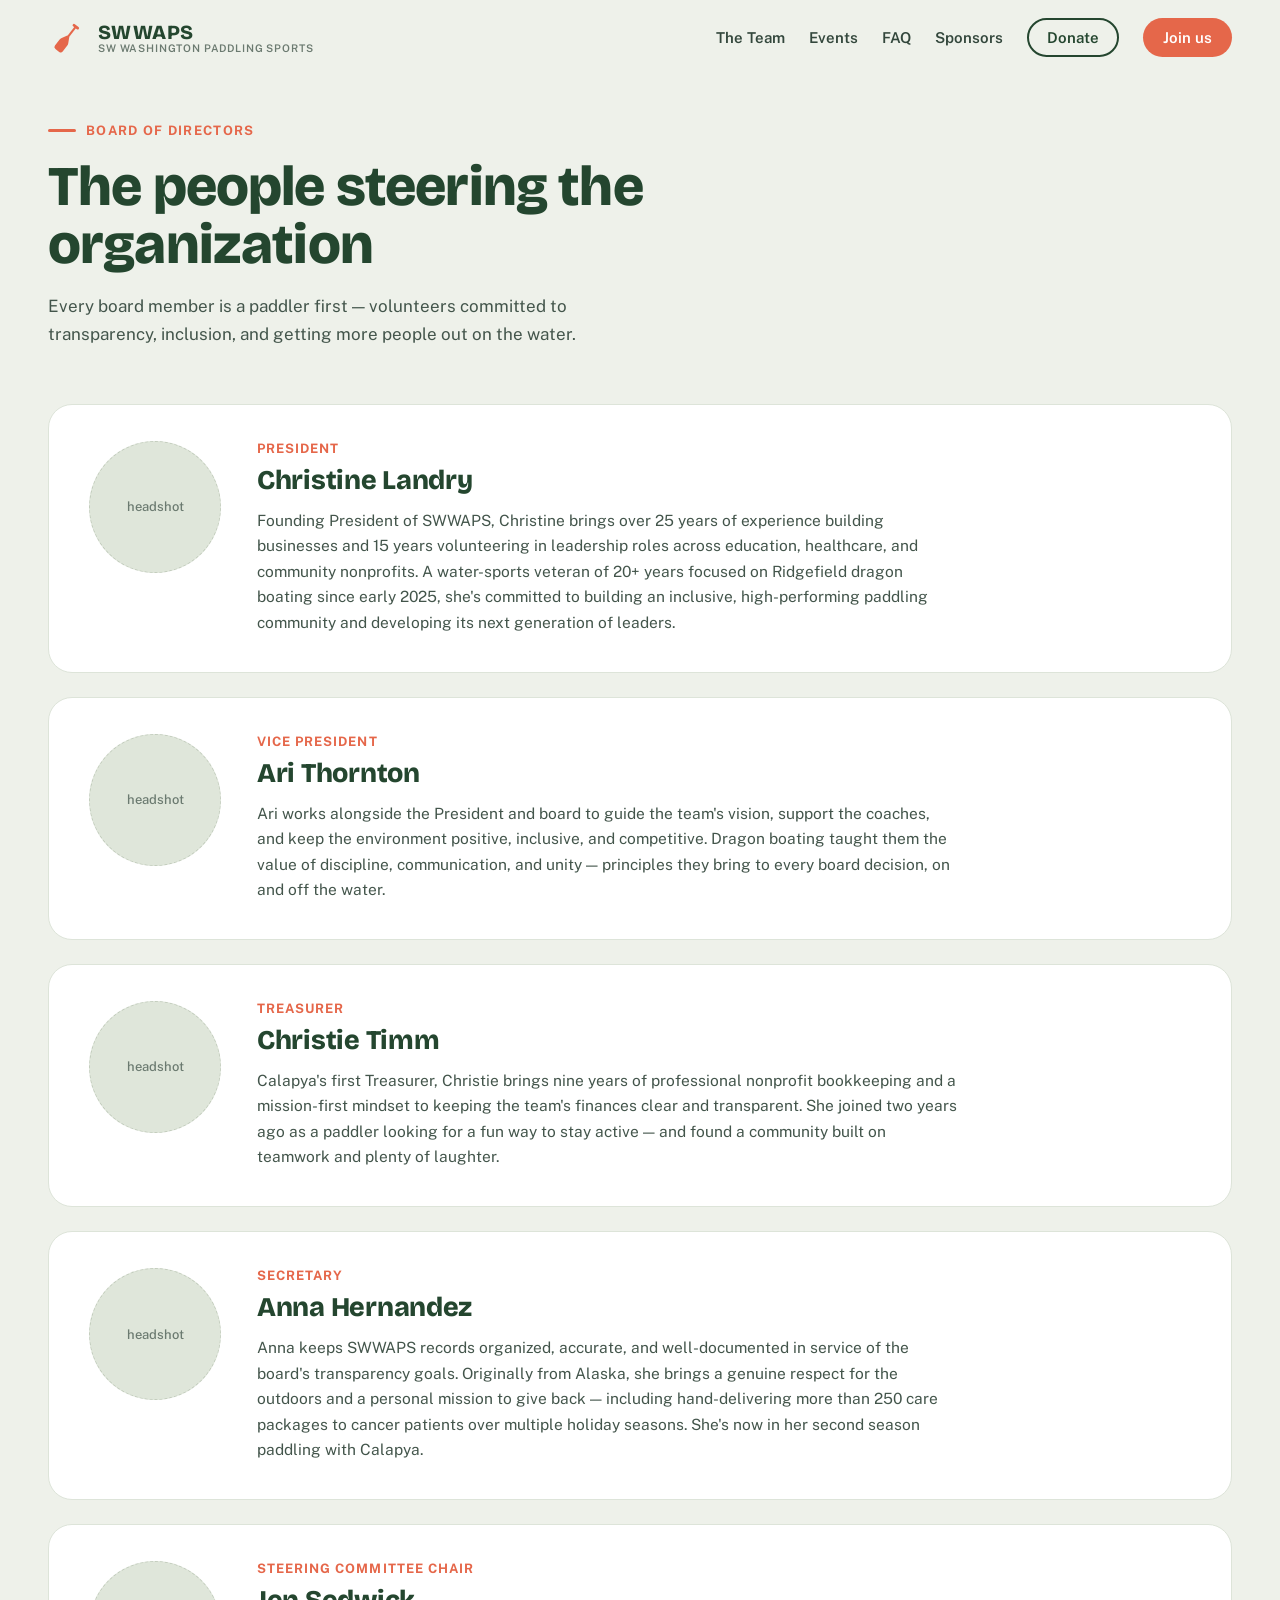
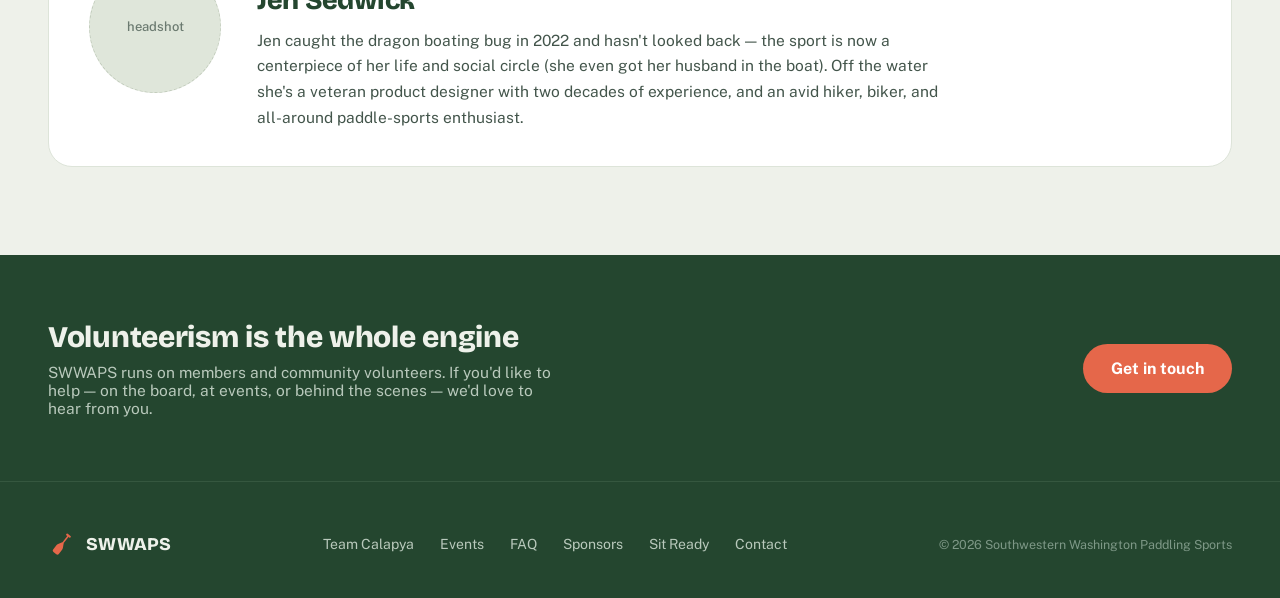
==== board/index.html @ 58666cd8 "Clean URLs: move pages to directory-style paths team.html -> team/index.html (and events, faq, board" ====
<!DOCTYPE html>
<html lang="en">
<head>
<meta charset="utf-8">
<meta name="viewport" content="width=device-width, initial-scale=1">
<title>Board of Directors — SWWAPS</title>
<meta name="description" content="Meet the SWWAPS board of directors — paddlers first, volunteers committed to transparency, inclusion, and getting more people out on the water.">
<link rel="icon" href="../assets/paddle-salmon-on-fir.svg">
<link rel="preconnect" href="https://fonts.googleapis.com">
<link rel="preconnect" href="https://fonts.gstatic.com" crossorigin>
<link href="https://fonts.googleapis.com/css2?family=Bricolage+Grotesque:opsz,wght@12..96,400..800&family=Public+Sans:wght@400;500;600;700&display=swap" rel="stylesheet">
<link rel="stylesheet" href="../css/site.css">
<style>
  .board-card {
    background: #FFF; border: 1px solid var(--border); border-radius: 24px;
    padding: clamp(24px, 3vw, 36px) clamp(22px, 3.2vw, 40px);
    display: flex; flex-wrap: wrap; gap: 24px 36px; align-items: flex-start;
  }
  .board-headshot { width: 132px; height: 132px; flex: 0 0 auto; }
  .board-info { display: flex; flex-direction: column; gap: 8px; flex: 1 1 320px; }
  .board-role { font-size: 13px; font-weight: 700; letter-spacing: .08em; text-transform: uppercase; color: var(--salmon); }
  .board-name { font-family: var(--display); font-weight: 800; font-size: 27px; color: var(--fir); margin: 0; letter-spacing: -0.01em; }
  .board-bio { margin: 4px 0 0; font-size: 15.5px; line-height: 1.65; color: var(--ink-2); max-width: 78ch; }
</style>
</head>
<body>
<div class="page">

  <nav class="nav">
    <a href="../" class="brand">
      <img src="../assets/paddle-glyph-salmon.svg" alt="SWWAPS paddle mark">
      <span class="brand-text">
        <span class="brand-name">SWWAPS</span>
        <span class="brand-sub">SW Washington Paddling Sports</span>
      </span>
    </a>
    <div class="nav-links">
      <a href="../team/" class="nav-link">The Team</a>
      <a href="../events/" class="nav-link">Events</a>
      <a href="../faq/" class="nav-link">FAQ</a>
      <a href="../support/" class="nav-link">Sponsors</a>
      <a href="https://www.zeffy.com/en-US/donation-form/general-donations-136" class="nav-donate">Donate</a>
      <a href="../team/#join" class="nav-join">Join us</a>
    </div>
  </nav>

  <header class="container" style="padding-top: 48px; padding-bottom: 56px; display: flex; flex-direction: column; gap: 20px;">
    <div class="eyebrow"><span class="eyebrow-dash"></span>Board of directors</div>
    <h1 class="page-h1" style="font-size: clamp(35px, 5.5vw, 56px); max-width: 20ch;">The people steering the organization</h1>
    <p class="page-intro">Every board member is a paddler first — volunteers committed to transparency, inclusion, and getting more people out on the water.</p>
  </header>

  <section class="container" style="padding-bottom: 88px; display: flex; flex-direction: column; gap: 24px;">
    <div class="board-card">
      <div class="board-headshot"><div class="photo-slot circle">headshot</div></div>
      <div class="board-info">
        <span class="board-role">President</span>
        <h2 class="board-name">Christine Landry</h2>
        <p class="board-bio">Founding President of SWWAPS, Christine brings over 25 years of experience building businesses and 15 years volunteering in leadership roles across education, healthcare, and community nonprofits. A water-sports veteran of 20+ years focused on Ridgefield dragon boating since early 2025, she's committed to building an inclusive, high-performing paddling community and developing its next generation of leaders.</p>
      </div>
    </div>
    <div class="board-card">
      <div class="board-headshot"><div class="photo-slot circle">headshot</div></div>
      <div class="board-info">
        <span class="board-role">Vice President</span>
        <h2 class="board-name">Ari Thornton</h2>
        <p class="board-bio">Ari works alongside the President and board to guide the team's vision, support the coaches, and keep the environment positive, inclusive, and competitive. Dragon boating taught them the value of discipline, communication, and unity — principles they bring to every board decision, on and off the water.</p>
      </div>
    </div>
    <div class="board-card">
      <div class="board-headshot"><div class="photo-slot circle">headshot</div></div>
      <div class="board-info">
        <span class="board-role">Treasurer</span>
        <h2 class="board-name">Christie Timm</h2>
        <p class="board-bio">Calapya's first Treasurer, Christie brings nine years of professional nonprofit bookkeeping and a mission-first mindset to keeping the team's finances clear and transparent. She joined two years ago as a paddler looking for a fun way to stay active — and found a community built on teamwork and plenty of laughter.</p>
      </div>
    </div>
    <div class="board-card">
      <div class="board-headshot"><div class="photo-slot circle">headshot</div></div>
      <div class="board-info">
        <span class="board-role">Secretary</span>
        <h2 class="board-name">Anna Hernandez</h2>
        <p class="board-bio">Anna keeps SWWAPS records organized, accurate, and well-documented in service of the board's transparency goals. Originally from Alaska, she brings a genuine respect for the outdoors and a personal mission to give back — including hand-delivering more than 250 care packages to cancer patients over multiple holiday seasons. She's now in her second season paddling with Calapya.</p>
      </div>
    </div>
    <div class="board-card">
      <div class="board-headshot"><div class="photo-slot circle">headshot</div></div>
      <div class="board-info">
        <span class="board-role">Steering Committee Chair</span>
        <h2 class="board-name">Jen Sedwick</h2>
        <p class="board-bio">Jen caught the dragon boating bug in 2022 and hasn't looked back — the sport is now a centerpiece of her life and social circle (she even got her husband in the boat). Off the water she's a veteran product designer with two decades of experience, and an avid hiker, biker, and all-around paddle-sports enthusiast.</p>
      </div>
    </div>
  </section>

  <section class="cta-fir-band">
    <div class="cta-fir-inner">
      <div style="display: flex; flex-direction: column; gap: 8px;">
        <h2>Volunteerism is the whole engine</h2>
        <p style="max-width: 56ch;">SWWAPS runs on members and community volunteers. If you'd like to help — on the board, at events, or behind the scenes — we'd love to hear from you.</p>
      </div>
      <a href="mailto:swwashingtonpaddlesports@gmail.com" class="btn btn-salmon-on-dark" style="white-space: nowrap;">Get in touch</a>
    </div>
  </section>

  <footer class="footer-compact ruled">
    <div class="footer-compact-inner">
      <div class="footer-lockup">
        <img src="../assets/paddle-glyph-salmon.svg" alt="">
        <span>SWWAPS</span>
      </div>
      <div class="footer-compact-links">
        <a href="../team/">Team Calapya</a>
        <a href="../events/">Events</a>
        <a href="../faq/">FAQ</a>
        <a href="../support/">Sponsors</a>
        <a href="https://sitready.org">Sit Ready</a>
        <a href="mailto:swwashingtonpaddlesports@gmail.com">Contact</a>
      </div>
      <span class="footer-copyright">© 2026 Southwestern Washington Paddling Sports</span>
    </div>
  </footer>
</div>
</body>
</html>
---- css/site.css ----
/* SWWAPS — Southwestern Washington Paddling Sports
   Design tokens and shared styles from the 2026 redesign handoff. */

:root {
  --fir: #24462F;
  --fir-raised: #2C5239;
  --salmon: #E5674A;
  --fog: #EEF1EA;
  --fog-alt: #E9EDE4;
  --basalt: #32424B;
  --alder: #E8C87E;
  --ink: #22302A;
  --ink-2: #43554B;
  --muted: #6B7A70;
  --nav-ink: #33473C;
  --on-fir: #EEF1EA;
  --on-fir-2: #B9C9BC;
  --on-fir-3: #DCE5DA;
  --on-fir-muted: #9DB3A2;
  --on-fir-faint: #7E9887;
  --on-basalt-2: #C4CFCA;
  --border: #DDE4D9;
  --border-fir: #35573F;
  --border-basalt: #56676F;
  --gutter: clamp(20px, 5vw, 48px);
  --display: 'Bricolage Grotesque', sans-serif;
}

html, body { margin: 0; padding: 0; background: var(--fog); }
body {
  font-family: 'Public Sans', sans-serif;
  color: var(--ink);
  -webkit-font-smoothing: antialiased;
}
a { color: var(--fir); text-decoration-color: rgba(229,103,74,.6); text-underline-offset: 3px; }
a:hover { color: var(--salmon); }
h1, h2, h3, p { text-wrap: pretty; }

.page { min-height: 100vh; background: var(--fog); }

/* ---------- Nav ---------- */

.nav {
  display: flex; flex-wrap: wrap; align-items: center; gap: 14px 32px;
  padding: 18px var(--gutter); max-width: 1280px; margin: 0 auto; box-sizing: border-box;
}
.brand { display: flex; align-items: center; gap: 12px; text-decoration: none; }
.brand img { width: 38px; height: 38px; display: block; }
.brand-text { display: flex; flex-direction: column; line-height: 1.1; }
.brand-name { font-family: var(--display); font-weight: 800; font-size: 20px; color: var(--fir); letter-spacing: .02em; }
.brand-sub { font-size: 10.5px; font-weight: 600; letter-spacing: .08em; text-transform: uppercase; color: var(--muted); }
.nav-links {
  display: flex; flex-wrap: wrap; gap: 12px 24px; margin-left: auto;
  align-items: center; font-size: 15px; font-weight: 600;
}
.nav-link { text-decoration: none; color: var(--nav-ink); }
.nav-link:hover { color: var(--salmon); }
.nav-link.active { color: var(--salmon); }
.nav-donate {
  text-decoration: none; color: var(--fir); padding: 9px 18px;
  border: 2px solid var(--fir); border-radius: 999px; transition: all 150ms;
}
.nav-donate:hover { background: var(--fir); color: var(--fog); }
.nav-join {
  text-decoration: none; color: #FFF; background: var(--salmon);
  padding: 11px 20px; border-radius: 999px; transition: all 150ms;
}
.nav-join:hover { background: var(--fir); color: #FFF; }

/* ---------- Type ---------- */

.eyebrow {
  display: flex; align-items: center; gap: 10px;
  font-size: 13px; font-weight: 700; letter-spacing: .1em; text-transform: uppercase; color: var(--salmon);
}
.eyebrow-dash { width: 28px; height: 3px; background: var(--salmon); border-radius: 2px; }
.eyebrow-plain {
  font-size: 13px; font-weight: 700; letter-spacing: .1em; text-transform: uppercase; color: var(--salmon);
}
.h2 {
  font-family: var(--display); font-weight: 800;
  font-size: clamp(29px, 4vw, 40px); color: var(--fir); margin: 0; letter-spacing: -0.01em;
}
.h2.on-dark { color: var(--on-fir); }

/* ---------- Buttons ---------- */

.btn {
  text-decoration: none; font-weight: 700; font-size: 16px;
  padding: 15px 28px; border-radius: 999px; transition: all 150ms; display: inline-block;
}
.btn-fir { background: var(--fir); color: var(--fog); }
.btn-fir:hover { background: var(--salmon); color: #FFF; }
.btn-salmon { background: var(--salmon); color: #FFF; }
.btn-salmon:hover { background: var(--fir); color: #FFF; }
.btn-salmon-on-dark { background: var(--salmon); color: #FFF; }
.btn-salmon-on-dark:hover { background: var(--alder); color: var(--fir); }
.btn-outline-fir { color: var(--fir); padding: 15px 26px; border: 2px solid var(--fir); }
.btn-outline-fir:hover { background: var(--fir); color: var(--fog); }
.btn-outline-dark { color: var(--on-fir); padding: 15px 26px; border: 2px solid var(--border-basalt); }
.btn-outline-dark:hover { border-color: var(--on-fir); color: var(--on-fir); }
.btn-sm { font-size: 15.5px; padding: 13px 26px; }
.btn-text { text-decoration: none; color: var(--fir); font-weight: 700; font-size: 16px; padding: 15px 24px; }
.btn-text:hover { color: var(--salmon); }
.btn-pill-outline {
  text-decoration: none; color: var(--fir); font-weight: 700; font-size: 15.5px;
  padding: 12px 24px; border: 2px solid var(--fir); border-radius: 999px;
  white-space: nowrap; transition: all 150ms;
}
.btn-pill-outline:hover { background: var(--fir); color: var(--fog); }

/* ---------- Layout helpers ---------- */

.container { max-width: 1280px; margin: 0 auto; padding-left: var(--gutter); padding-right: var(--gutter); box-sizing: border-box; }
.band-inner { max-width: 1184px; margin: 0 auto; }
.grid-2 {
  display: grid; grid-template-columns: repeat(auto-fit, minmax(min(100%, 320px), 1fr));
  gap: 56px; align-items: center;
}
.grid-cards { display: grid; grid-template-columns: repeat(auto-fit, minmax(min(100%, 250px), 1fr)); gap: 20px; }

/* ---------- Photo placeholders (replace with <img> when photos arrive) ---------- */

.photo-slot {
  width: 100%; height: 100%; box-sizing: border-box;
  background: #DFE6DA; border: 1px dashed #C3CDBD;
  display: flex; align-items: center; justify-content: center; text-align: center;
  color: var(--muted); font-size: 13px; font-weight: 500; padding: 12px;
}
.photo-slot.r24 { border-radius: 24px; }
.photo-img { width: 100%; height: 100%; object-fit: cover; object-position: center; display: block; }
.photo-img.r24 { border-radius: 24px; }
.photo-img.r20 { border-radius: 20px; }
.photo-slot.r20 { border-radius: 20px; }
.photo-slot.r10 { border-radius: 10px; }
.photo-slot.circle { border-radius: 50%; }

/* ---------- Cards ---------- */

.card {
  background: #FFF; border: 1px solid var(--border); border-radius: 20px;
  padding: 30px 28px; display: flex; flex-direction: column; gap: 12px;
}
.card-label { font-family: var(--display); font-weight: 800; font-size: 15px; color: var(--salmon); }
.card p { margin: 0; font-size: 15.5px; line-height: 1.6; color: var(--ink-2); }
.card-dark { background: var(--fir-raised); border: 0; }
.card-dark .card-label { color: var(--alder); }
.card-dark p { color: var(--on-fir-3); }
.card-dark a { color: var(--alder); }

/* ---------- Dark band ---------- */

.band-fir { background: var(--fir); padding: 80px var(--gutter); }
.band-fir p { color: var(--on-fir-2); }

/* em-dash bullet lists */
.dash-list { margin: 0; padding: 0; list-style: none; display: flex; flex-direction: column; gap: 14px; }
.dash-list li { display: flex; gap: 14px; align-items: baseline; font-size: 15.5px; line-height: 1.55; }
.dash-list li::before { content: "—"; font-weight: 800; }
.dash-list.on-light li { color: var(--nav-ink); }
.dash-list.on-light li::before { color: var(--salmon); }
.dash-list.on-dark li { color: var(--on-fir-3); }
.dash-list.on-dark li::before { color: var(--alder); }

/* ---------- Footer ---------- */

.footer { background: var(--fir); padding: 56px var(--gutter) 40px; }
.footer-inner { max-width: 1184px; margin: 0 auto; display: flex; flex-direction: column; gap: 36px; }
.footer-top { display: flex; justify-content: space-between; gap: 40px; flex-wrap: wrap; }
.footer-brand { display: flex; flex-direction: column; gap: 12px; max-width: 320px; }
.footer-lockup { display: flex; align-items: center; gap: 10px; }
.footer-lockup img { width: 28px; height: 28px; }
.footer-lockup span { font-family: var(--display); font-weight: 800; font-size: 18px; color: var(--on-fir); }
.footer-mission { margin: 0; font-size: 13.5px; line-height: 1.6; color: var(--on-fir-muted); }
.footer-cols { display: flex; gap: 64px; flex-wrap: wrap; }
.footer-col { display: flex; flex-direction: column; gap: 10px; font-size: 14px; }
.footer-col-title { font-weight: 700; color: var(--on-fir); font-size: 13px; letter-spacing: .08em; text-transform: uppercase; }
.footer a { color: var(--on-fir-2); text-decoration: none; }
.footer a:hover { color: var(--alder); }
.footer-rule { border-top: 1px solid var(--border-fir); padding-top: 20px; font-size: 12.5px; color: var(--on-fir-faint); }

/* compact footer */
.footer-compact { background: var(--fir); padding: 48px var(--gutter) 40px; }
.footer-compact.ruled { border-top: 1px solid var(--border-fir); }
.footer-compact-inner {
  max-width: 1184px; margin: 0 auto; display: flex; justify-content: space-between;
  gap: 40px; flex-wrap: wrap; align-items: center;
}
.footer-compact-links { display: flex; gap: 26px; font-size: 14px; flex-wrap: wrap; }
.footer-compact a { color: var(--on-fir-2); text-decoration: none; }
.footer-compact a:hover { color: var(--alder); }
.footer-copyright { font-size: 12.5px; color: var(--on-fir-faint); }

/* ---------- CTA banners ---------- */

.cta-basalt {
  background: var(--basalt); border-radius: 28px; padding: clamp(28px, 4vw, 56px);
  display: flex; flex-wrap: wrap; gap: 28px 40px; align-items: center; justify-content: space-between;
}
.cta-basalt h2 {
  font-family: var(--display); font-weight: 800; font-size: clamp(26px, 3.4vw, 34px);
  color: var(--on-fir); margin: 0; letter-spacing: -0.01em;
}
.cta-basalt p { font-size: 16px; line-height: 1.6; color: var(--on-basalt-2); margin: 0; max-width: 52ch; }

.cta-fir-band { background: var(--fir); padding: 64px var(--gutter); }
.cta-fir-inner {
  max-width: 1184px; margin: 0 auto; display: flex; align-items: center;
  justify-content: space-between; gap: 32px; flex-wrap: wrap;
}
.cta-fir-inner h2 {
  font-family: var(--display); font-weight: 800; font-size: clamp(24px, 3vw, 30px);
  color: var(--on-fir); margin: 0; letter-spacing: -0.01em;
}
.cta-fir-inner p { margin: 0; font-size: 15.5px; color: var(--on-fir-2); }

/* ---------- Page headers ---------- */

.page-h1 {
  font-family: var(--display); font-weight: 800; line-height: 1.03;
  letter-spacing: -0.015em; color: var(--fir); margin: 0;
}
.page-intro { font-size: 17px; line-height: 1.6; color: var(--ink-2); margin: 0; max-width: 58ch; }
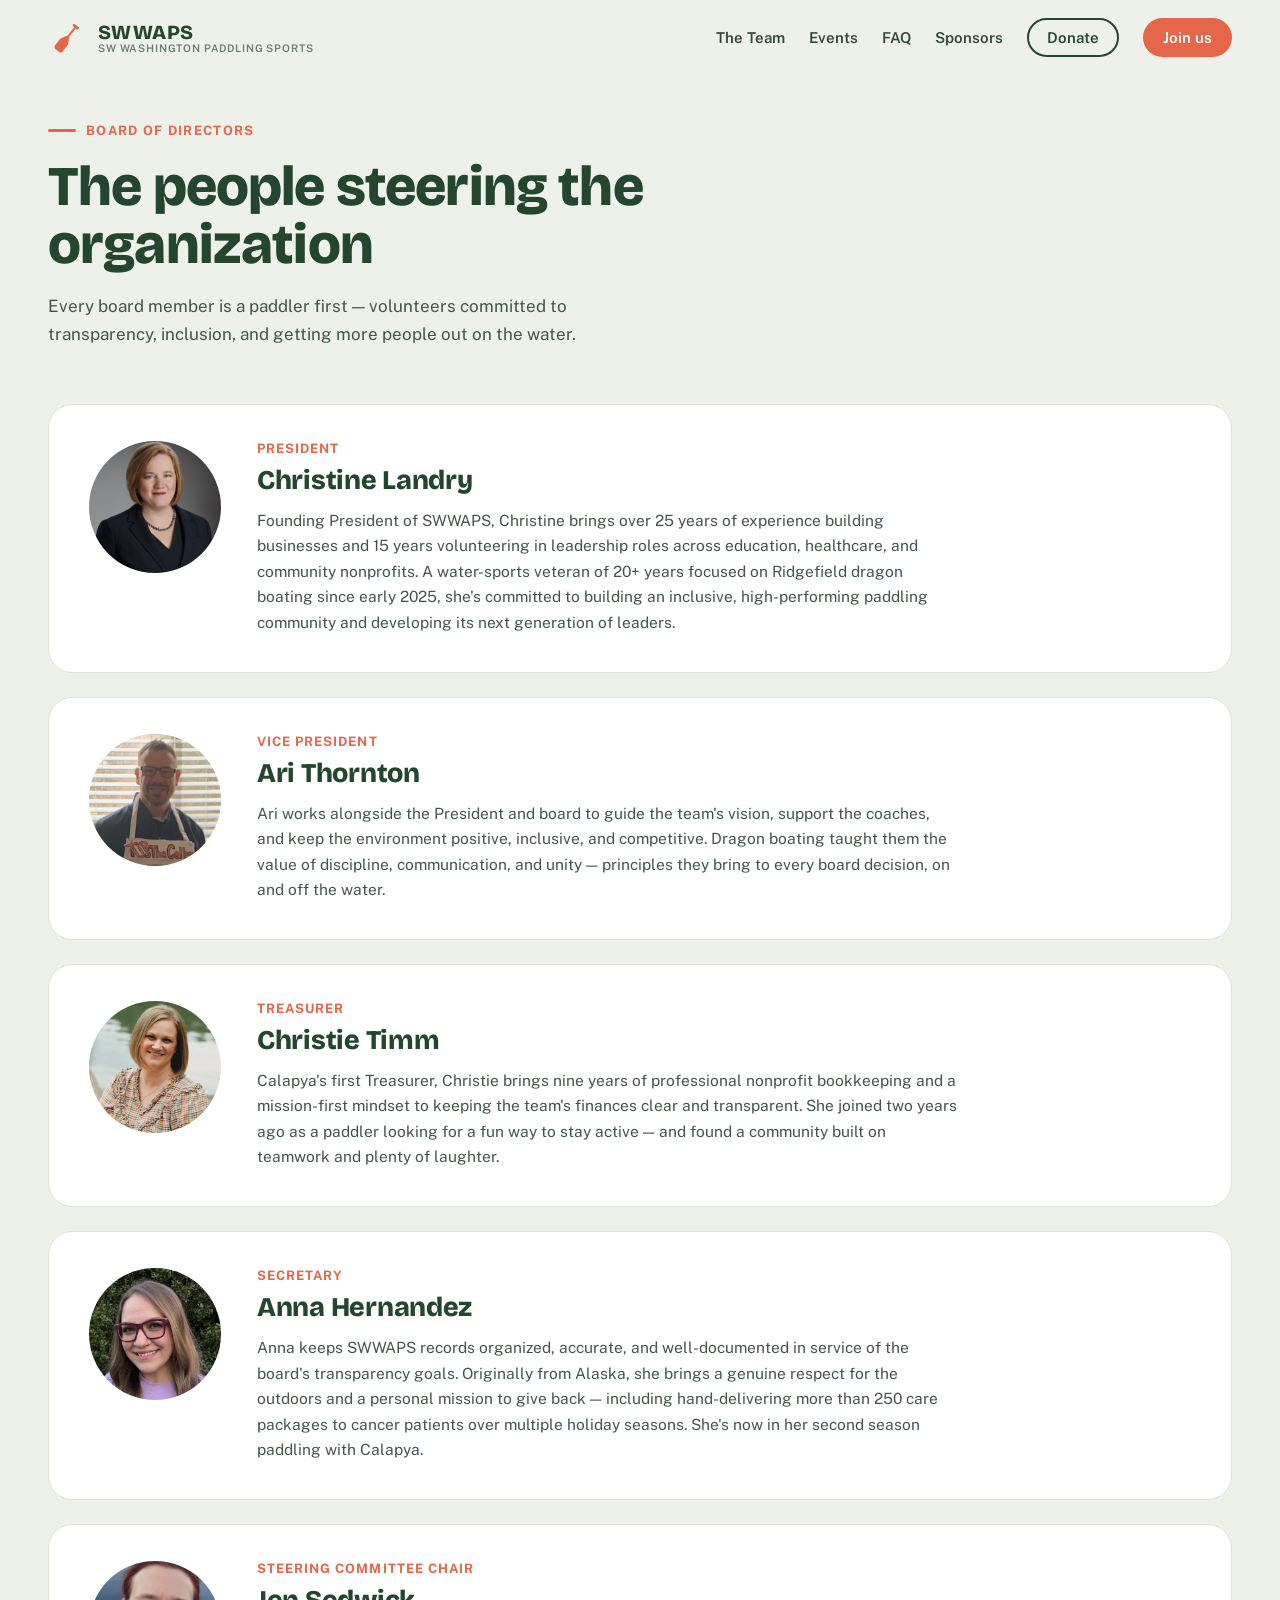
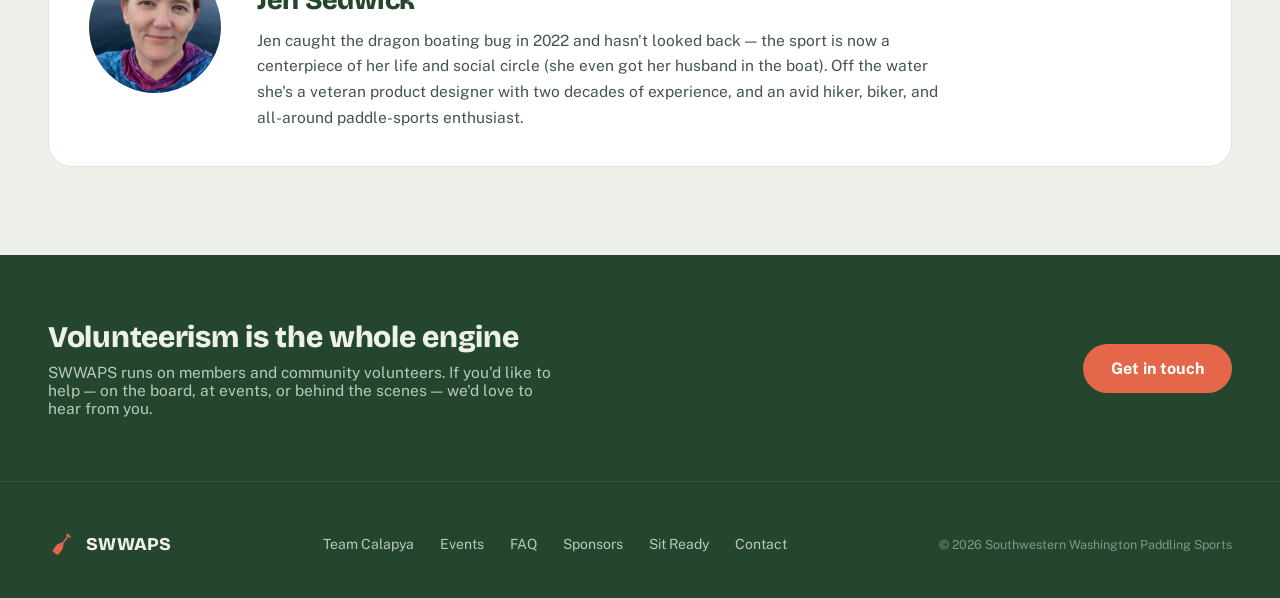
==== commit e10f7350: "Add board headshots pulled from the old site Five circular headshots downloaded from the current Goo" ====
--- a/board/index.html
+++ b/board/index.html
@@ -5,6 +5,15 @@
 <meta name="viewport" content="width=device-width, initial-scale=1">
 <title>Board of Directors — SWWAPS</title>
 <meta name="description" content="Meet the SWWAPS board of directors — paddlers first, volunteers committed to transparency, inclusion, and getting more people out on the water.">
+<meta property="og:title" content="The people steering the organization">
+<meta property="og:description" content="Every board member is a paddler first — volunteers committed to transparency, inclusion, and getting more people out on the water.">
+<meta property="og:image" content="https://swwaps.github.io/swwaps.net/og.png">
+<meta property="og:image:width" content="1200">
+<meta property="og:image:height" content="630">
+<meta property="og:image:alt" content="SWWAPS — Twenty paddles, one boat, all welcome. Dragon boating on the lower Columbia.">
+<meta property="og:site_name" content="SWWAPS">
+<meta property="og:type" content="website">
+<meta name="twitter:card" content="summary_large_image">
 <link rel="icon" href="../assets/paddle-salmon-on-fir.svg">
 <link rel="preconnect" href="https://fonts.googleapis.com">
 <link rel="preconnect" href="https://fonts.gstatic.com" crossorigin>
@@ -52,7 +61,7 @@
 
   <section class="container" style="padding-bottom: 88px; display: flex; flex-direction: column; gap: 24px;">
     <div class="board-card">
-      <div class="board-headshot"><div class="photo-slot circle">headshot</div></div>
+      <div class="board-headshot"><img class="photo-img circle" src="../assets/photos/board/board-christine.jpg" alt="Christine Landry"></div>
       <div class="board-info">
         <span class="board-role">President</span>
         <h2 class="board-name">Christine Landry</h2>
@@ -60,7 +69,7 @@
       </div>
     </div>
     <div class="board-card">
-      <div class="board-headshot"><div class="photo-slot circle">headshot</div></div>
+      <div class="board-headshot"><img class="photo-img circle" src="../assets/photos/board/board-ari.jpg" alt="Ari Thornton"></div>
       <div class="board-info">
         <span class="board-role">Vice President</span>
         <h2 class="board-name">Ari Thornton</h2>
@@ -68,7 +77,7 @@
       </div>
     </div>
     <div class="board-card">
-      <div class="board-headshot"><div class="photo-slot circle">headshot</div></div>
+      <div class="board-headshot"><img class="photo-img circle" src="../assets/photos/board/board-christie.jpg" alt="Christie Timm"></div>
       <div class="board-info">
         <span class="board-role">Treasurer</span>
         <h2 class="board-name">Christie Timm</h2>
@@ -76,7 +85,7 @@
       </div>
     </div>
     <div class="board-card">
-      <div class="board-headshot"><div class="photo-slot circle">headshot</div></div>
+      <div class="board-headshot"><img class="photo-img circle" src="../assets/photos/board/board-anna.jpg" alt="Anna Hernandez"></div>
       <div class="board-info">
         <span class="board-role">Secretary</span>
         <h2 class="board-name">Anna Hernandez</h2>
@@ -84,7 +93,7 @@
       </div>
     </div>
     <div class="board-card">
-      <div class="board-headshot"><div class="photo-slot circle">headshot</div></div>
+      <div class="board-headshot"><img class="photo-img circle" src="../assets/photos/board/board-jen.jpg" alt="Jen Sedwick"></div>
       <div class="board-info">
         <span class="board-role">Steering Committee Chair</span>
         <h2 class="board-name">Jen Sedwick</h2>
--- a/css/site.css
+++ b/css/site.css
@@ -131,6 +131,7 @@
 .photo-img { width: 100%; height: 100%; object-fit: cover; object-position: center; display: block; }
 .photo-img.r24 { border-radius: 24px; }
 .photo-img.r20 { border-radius: 20px; }
+.photo-img.circle { border-radius: 50%; }
 .photo-slot.r20 { border-radius: 20px; }
 .photo-slot.r10 { border-radius: 10px; }
 .photo-slot.circle { border-radius: 50%; }
